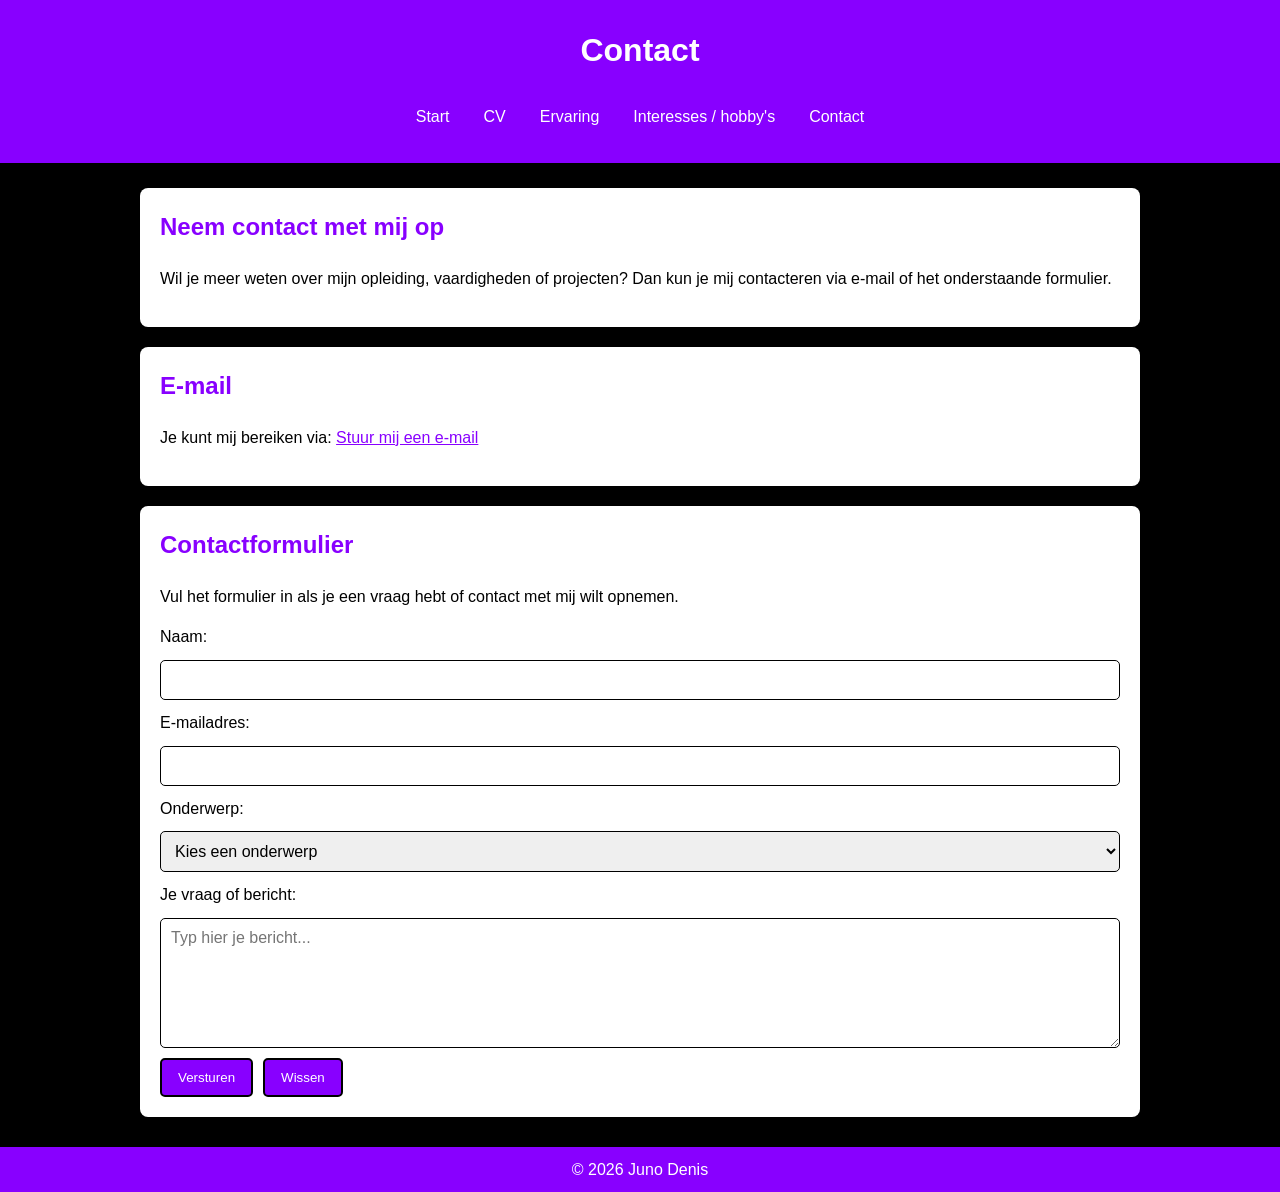
==== contact.html @ 7738c510 "end product set 1 project one" ====
<!DOCTYPE html>
<html lang="nl">
<head>
    <meta charset="UTF-8">
    <meta name="viewport" content="width=device-width, initial-scale=1.0">

    <title>Contact | Juno Denis</title>

    <link rel="stylesheet" href="style.css">
    <link rel="icon" href="favicon.ico">
</head>

<body>

    <header>
        <h1>Contact</h1>

        <nav>
            <a href="start.html">Start</a>
            <a href="cv.html">CV</a>
            <a href="ervaring.html">Ervaring</a>
            <a href="hobby-interesse.html">Interesses / hobby's</a>
            <a href="contact.html">Contact</a>
        </nav>
    </header>

    <main>
        <section>
            <h2>Neem contact met mij op</h2>

            <p>Wil je meer weten over mijn opleiding, vaardigheden of projecten? Dan kun je mij contacteren via e-mail of het onderstaande formulier.</p>
        </section>

        <section>
            <h2>E-mail</h2>

            <p>
                Je kunt mij bereiken via:
                <a href="mailto:juno.denis2008@gmail.com">Stuur mij een e-mail</a>
            </p>
        </section>

        <section>
            <h2>Contactformulier</h2>

            <p>Vul het formulier in als je een vraag hebt of contact met mij wilt opnemen.</p>

            <form action="https://formsubmit.app/f/5qtabd3g5n" method="POST">
                <input type="text" name="_gotcha" tabindex="-1"
                autocomplete="off" style="display:none">

                <label for="naam">Naam:</label>
                <input type="text" id="naam" name="naam" required>

                <label for="email">E-mailadres:</label>
                <input type="email" id="email" name="email" required>

                <label for="onderwerp">Onderwerp:</label>
                <select id="onderwerp" name="onderwerp" required>
                    <option value="">Kies een onderwerp</option>
                    <option value="opleiding">Opleiding</option>
                    <option value="project">Project</option>
                    <option value="werk">Werk of stage</option>
                    <option value="andere">Andere vraag</option>
                </select>

                <label for="bericht">Je vraag of bericht:</label>
                <textarea id="bericht" name="bericht" rows="6"
                    placeholder="Typ hier je bericht..."
                    required></textarea>

                <div class="form-knoppen">
                    <button type="submit">Versturen</button>
                    <button type="reset">Wissen</button>
                </div>

            </form>
        </section>
    </main>

    <footer>
        <p>&copy; 2026 Juno Denis</p>
    </footer>

</body>
</html>
---- style.css ----
/* Algemene instellingen voor de volledige website */
body {
    font-family: Arial, sans-serif;
    margin: 0;
    padding: 0;
    background-color: #000;
    color: #fff;
    line-height: 1.6;
}

/* Bovenkant van de pagina */
header {
    background-color: #80f;
    color: #fff;
    text-align: center;
    padding: 25px 15px;
}

/* Hoofdtitels */
h1 {
    margin-top: 0;
    margin-bottom: 20px;
}

h2 {
    color: #80f;
    margin-top: 0;
}

h3 {
    color: #80f;
}

/* Navigatiemenu */
nav {
    display: flex;
    justify-content: center;
    flex-wrap: wrap;
    gap: 10px;
}

nav a {
    color: #fff;
    text-decoration: none;
    padding: 8px 12px;
    border-radius: 5px;
}

nav a:hover {
    background-color: #000;
}

/* Inhoud van de pagina */
main {
    max-width: 1000px;
    margin: 25px auto;
    padding: 0 20px;
}

section {
    background-color: #fff;
    color: #000;
    padding: 20px;
    margin-bottom: 20px;
    border-radius: 8px;
}

/* Paragrafen en links */
p {
    margin-bottom: 15px;
}

a {
    color: #80f;
}

a:hover {
    text-decoration: underline;
}

/* Profielfoto op de startpagina */
.profielfoto {
    width: 200px;
    max-width: 100%;
    height: auto;
    border-radius: 10px;
}

/* Lijsten */
ul {
    padding-left: 25px;
}

/* Tabellen */
table {
    width: 100%;
    border-collapse: collapse;
    margin: 20px 0;
    background-color: #fff;
    color: #000;
}

caption {
    font-weight: bold;
    padding: 10px;
    color: #80f;
}

th,
td {
    border: 1px solid #000;
    padding: 10px;
    text-align: left;
}

th {
    background-color: #80f;
    color: #fff;
}

/* Contactformulier */
form {
    display: flex;
    flex-direction: column;
    gap: 10px;
}

input,
select,
textarea {
    font-family: inherit;
    font-size: 1rem;
    padding: 10px;
    border: 1px solid #000;
    border-radius: 5px;
    box-sizing: border-box;
    width: 100%;
}

textarea {
    resize: vertical;
}

.form-knoppen {
    display: flex;
    flex-wrap: wrap;
    gap: 10px;
}

button {
    background-color: #80f;
    color: #fff;
    border: 2px solid #000;
    padding: 10px 16px;
    border-radius: 5px;
    cursor: pointer;
}

button:hover {
    background-color: #000;
    color: #fff;
}

/* Project dat nog in aanbouw is */
.project-banner {
    padding: 15px;
    margin: 20px 0;
    border: 2px dashed #80f;
    border-radius: 8px;
    text-align: center;
    background-color: #f2f2f2;
    color: #000;
}

/* Voet van de pagina */
footer {
    background-color: #80f;
    color: #fff;
    text-align: center;
    padding: 10px;
    margin-top: 30px;
}

footer p {
    margin: 0;
}

/* Aanpassing voor kleinere schermen */
@media (max-width: 600px) {
    main {
        padding: 0 12px;
    }

    section {
        padding: 15px;
    }

    nav {
        gap: 5px;
    }
}
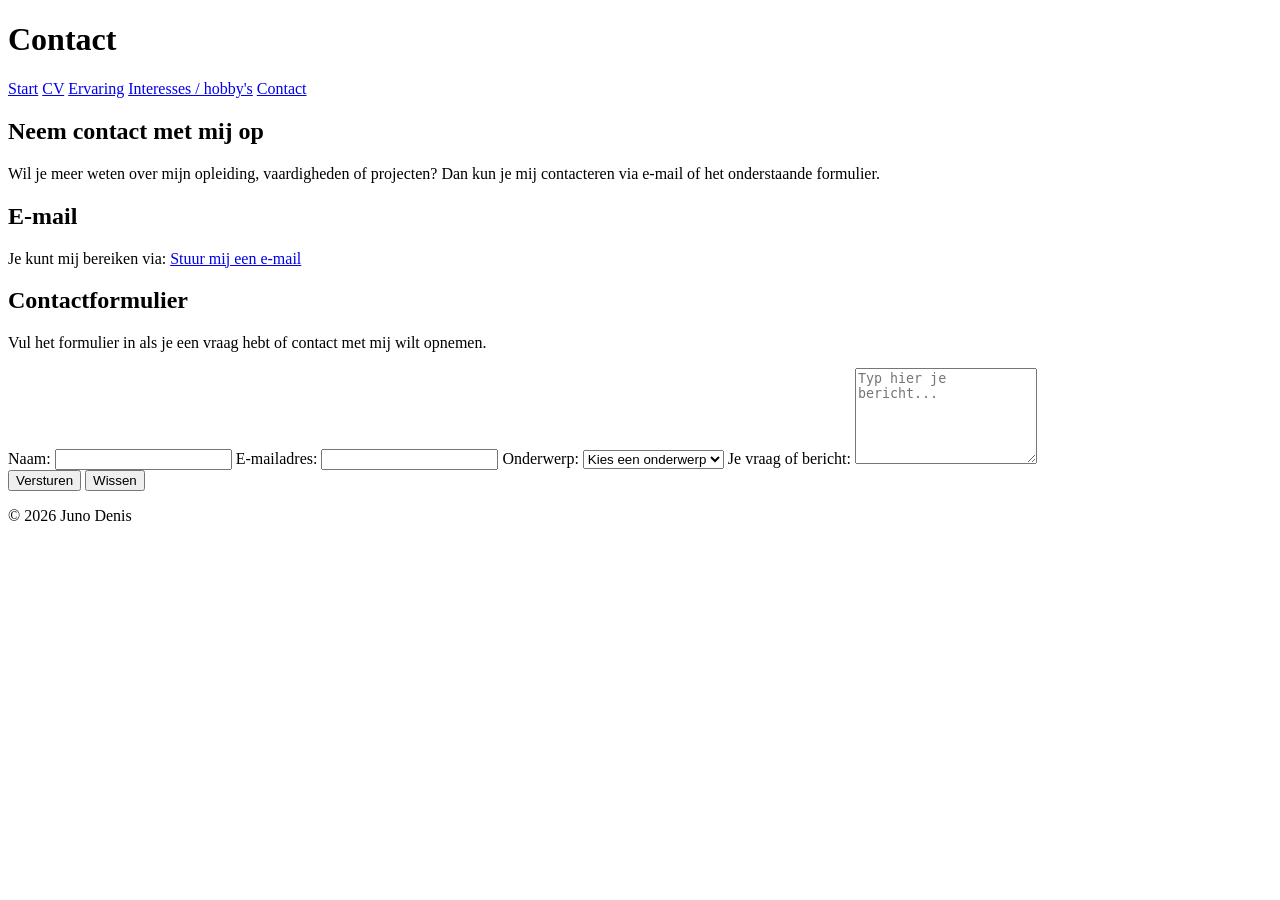
==== commit 3b72bf3e: "files done till ervaring" ====
--- a/contact.html
+++ b/contact.html
@@ -7,7 +7,7 @@
 
     <title>Contact | Juno Denis</title>
 
-    <link rel="stylesheet" href="style.css">
+    <link rel="stylesheet" href="css/style.css">
     <link rel="icon" href="favicon.ico">
 </head>
 
@@ -17,7 +17,7 @@
         <h1>Contact</h1>
 
         <nav>
-            <a href="start.html">Start</a>
+            <a href="index.html">Start</a>
             <a href="cv.html">CV</a>
             <a href="ervaring.html">Ervaring</a>
             <a href="hobby-interesse.html">Interesses / hobby's</a>
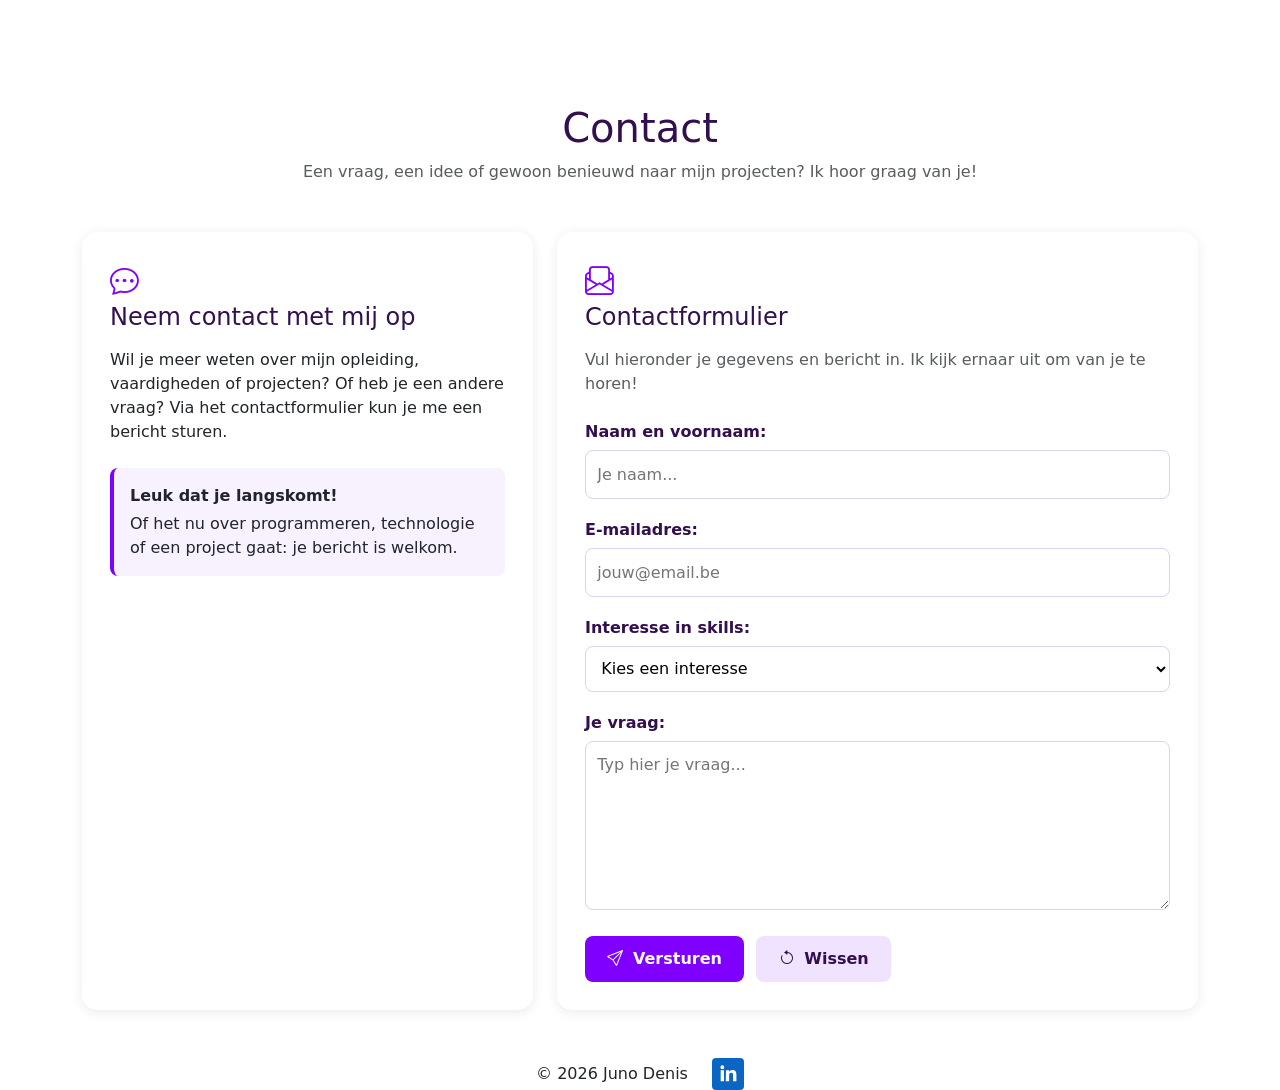
==== commit 6f8346f1: "test commit" ====
--- a/contact.html
+++ b/contact.html
@@ -7,81 +7,373 @@
 
     <title>Contact | Juno Denis</title>
 
+    <link href="https://cdn.jsdelivr.net/npm/bootstrap@5.3.3/dist/css/bootstrap.min.css"
+          rel="stylesheet">
+
+    <link rel="stylesheet"
+          href="https://cdn.jsdelivr.net/npm/bootstrap-icons@1.11.3/font/bootstrap-icons.min.css">
+
     <link rel="stylesheet" href="css/style.css">
-    <link rel="icon" href="favicon.ico">
+    <link rel="icon" href="images/favicon.ico">
+
+    <style>
+        .contact-intro h1 {
+            color: #32104F;
+        }
+
+        .contact-intro {
+            max-width: 700px;
+            margin: 0 auto;
+        }
+
+        .contact-card {
+            height: 100%;
+            border: none;
+            border-radius: 15px;
+            box-shadow: 0 0.15rem 0.7rem rgba(50, 16, 79, 0.09);
+        }
+
+        .contact-card .card-body {
+            padding: 1.75rem;
+        }
+
+        .contact-icon {
+            color: #8000FF;
+            font-size: 1.8rem;
+            margin-bottom: 0.75rem;
+        }
+
+        .contact-card h2 {
+            color: #32104F;
+        }
+
+        .contact-form label {
+            display: block;
+            font-weight: 600;
+            margin-bottom: 0.4rem;
+            color: #32104F;
+        }
+
+        .contact-form input,
+        .contact-form select,
+        .contact-form textarea {
+            width: 100%;
+            padding: 0.7rem;
+            margin-bottom: 1.2rem;
+            border: 1px solid #ded2eb;
+            border-radius: 8px;
+            background-color: #fff;
+            font: inherit;
+        }
+
+        .contact-form input:focus,
+        .contact-form select:focus,
+        .contact-form textarea:focus {
+            outline: none;
+            border-color: #8000FF;
+            box-shadow: 0 0 0 0.2rem rgba(128, 0, 255, 0.12);
+        }
+
+        .contact-form textarea {
+            resize: vertical;
+        }
+
+        .form-knoppen {
+            display: flex;
+            gap: 0.75rem;
+            flex-wrap: wrap;
+        }
+
+        .form-knoppen button {
+            border: none;
+            border-radius: 8px;
+            padding: 0.7rem 1.4rem;
+            font: inherit;
+            font-weight: 600;
+            cursor: pointer;
+            transition: background-color 0.2s ease,
+                        transform 0.2s ease;
+        }
+
+        .btn-send {
+            background-color: #8000FF;
+            color: white;
+        }
+
+        .btn-send:hover {
+            background-color: #6500cc;
+            transform: translateY(-2px);
+        }
+
+        .btn-reset {
+            background-color: #f0e3ff;
+            color: #32104F;
+        }
+
+        .btn-reset:hover {
+            background-color: #e2ccfa;
+            transform: translateY(-2px);
+        }
+
+        .contact-note {
+            background-color: #f8f1ff;
+            border-left: 4px solid #8000FF;
+            border-radius: 8px;
+            padding: 1rem;
+        }
+    </style>
 </head>
 
 <body>
 
+    <!-- Navigatie -->
     <header>
-        <h1>Contact</h1>
-
-        <nav>
-            <a href="index.html">Start</a>
-            <a href="cv.html">CV</a>
-            <a href="ervaring.html">Ervaring</a>
-            <a href="hobby-interesse.html">Interesses / hobby's</a>
-            <a href="contact.html">Contact</a>
+        <nav class="navbar navbar-expand-lg navbar-dark circus-navbar">
+            <div class="container">
+
+                <a class="navbar-brand d-flex align-items-center gap-2"
+                   href="index.html">
+
+                    <span class="brand-icon">
+                        <i class="bi bi-code-slash" aria-hidden="true"></i>
+                    </span>
+
+                    <span class="brand-text">
+                        <strong>JUNO DENIS</strong>
+                        <small>PORTFOLIO · PROGRAMMEREN</small>
+                    </span>
+                </a>
+
+                <button class="navbar-toggler" type="button"
+                        data-bs-toggle="collapse"
+                        data-bs-target="#mainNavbar"
+                        aria-controls="mainNavbar"
+                        aria-expanded="false"
+                        aria-label="Menu openen of sluiten">
+
+                    <span class="navbar-toggler-icon"></span>
+                </button>
+
+                <div class="collapse navbar-collapse" id="mainNavbar">
+                    <ul class="navbar-nav ms-auto">
+
+                        <li class="nav-item">
+                            <a class="nav-link" href="index.html">Start</a>
+                        </li>
+
+                        <li class="nav-item">
+                            <a class="nav-link" href="cv.html">CV</a>
+                        </li>
+
+                        <li class="nav-item">
+                            <a class="nav-link" href="ervaring.html">Ervaring</a>
+                        </li>
+
+                        <li class="nav-item">
+                            <a class="nav-link"
+                               href="hobby-interesse.html">Interesses / hobby's</a>
+                        </li>
+
+                        <li class="nav-item">
+                            <a class="nav-link active"
+                               aria-current="page"
+                               href="contact.html">Contact</a>
+                        </li>
+
+                    </ul>
+                </div>
+            </div>
         </nav>
     </header>
 
-    <main>
-        <section>
-            <h2>Neem contact met mij op</h2>
-
-            <p>Wil je meer weten over mijn opleiding, vaardigheden of projecten? Dan kun je mij contacteren via e-mail of het onderstaande formulier.</p>
-        </section>
-
-        <section>
-            <h2>E-mail</h2>
-
-            <p>
-                Je kunt mij bereiken via:
-                <a href="mailto:juno.denis2008@gmail.com">Stuur mij een e-mail</a>
+    <main class="container py-5">
+
+        <!-- Paginatitel -->
+        <div class="text-center mb-5 contact-intro">
+            <h1>Contact</h1>
+
+            <p class="text-muted">
+                Een vraag, een idee of gewoon benieuwd naar mijn projecten?
+                Ik hoor graag van je!
             </p>
-        </section>
-
-        <section>
-            <h2>Contactformulier</h2>
-
-            <p>Vul het formulier in als je een vraag hebt of contact met mij wilt opnemen.</p>
-
-            <form action="https://formsubmit.app/f/5qtabd3g5n" method="POST">
-                <input type="text" name="_gotcha" tabindex="-1"
-                autocomplete="off" style="display:none">
-
-                <label for="naam">Naam:</label>
-                <input type="text" id="naam" name="naam" required>
-
-                <label for="email">E-mailadres:</label>
-                <input type="email" id="email" name="email" required>
-
-                <label for="onderwerp">Onderwerp:</label>
-                <select id="onderwerp" name="onderwerp" required>
-                    <option value="">Kies een onderwerp</option>
-                    <option value="opleiding">Opleiding</option>
-                    <option value="project">Project</option>
-                    <option value="werk">Werk of stage</option>
-                    <option value="andere">Andere vraag</option>
-                </select>
-
-                <label for="bericht">Je vraag of bericht:</label>
-                <textarea id="bericht" name="bericht" rows="6"
-                    placeholder="Typ hier je bericht..."
-                    required></textarea>
-
-                <div class="form-knoppen">
-                    <button type="submit">Versturen</button>
-                    <button type="reset">Wissen</button>
-                </div>
-
-            </form>
-        </section>
+        </div>
+
+        <div class="row justify-content-center g-4">
+
+            <!-- Introductie -->
+            <div class="col-lg-5">
+                <div class="card contact-card">
+                    <div class="card-body">
+
+                        <i class="bi bi-chat-dots contact-icon"
+                           aria-hidden="true"></i>
+
+                        <h2 class="h4 mb-3">
+                            Neem contact met mij op
+                        </h2>
+
+                        <p>
+                            Wil je meer weten over mijn opleiding, vaardigheden
+                            of projecten? Of heb je een andere vraag?
+                            Via het contactformulier kun je me een bericht sturen.
+                        </p>
+
+                        <div class="contact-note mt-4">
+                            <strong>Leuk dat je langskomt!</strong>
+                            <p class="mb-0 mt-1">
+                                Of het nu over programmeren, technologie of
+                                een project gaat: je bericht is welkom.
+                            </p>
+                        </div>
+
+                    </div>
+                </div>
+            </div>
+
+            <!-- Contactformulier -->
+            <div class="col-lg-7">
+                <div class="card contact-card">
+                    <div class="card-body">
+
+                        <i class="bi bi-envelope-paper contact-icon"
+                           aria-hidden="true"></i>
+
+                        <h2 class="h4 mb-3">
+                            Contactformulier
+                        </h2>
+
+                        <p class="text-muted mb-4">
+                            Vul hieronder je gegevens en bericht in.
+                            Ik kijk ernaar uit om van je te horen!
+                        </p>
+
+                        <form class="contact-form"
+                              action="https://tm-statweb.be/forms.php"
+                              method="POST">
+
+                            <label for="naam">
+                                Naam en voornaam:
+                            </label>
+
+                            <input
+                                type="text"
+                                id="naam"
+                                name="naam"
+                                autocomplete="name"
+                                placeholder="Je naam..."
+                                required
+                            >
+
+                            <label for="email">
+                                E-mailadres:
+                            </label>
+
+                            <input
+                                type="email"
+                                id="email"
+                                name="email"
+                                autocomplete="email"
+                                placeholder="jouw@email.be"
+                                required
+                            >
+
+                            <label for="interesse">
+                                Interesse in skills:
+                            </label>
+
+                            <select id="interesse" name="interesse">
+                                <option value="">Kies een interesse</option>
+                                <option value="html-css">HTML en CSS</option>
+                                <option value="javascript">JavaScript</option>
+                                <option value="csharp">C#</option>
+                                <option value="databases">Databases en SQL</option>
+                                <option value="cybersecurity">Cybersecurity</option>
+                                <option value="andere">Andere</option>
+                            </select>
+
+                            <label for="vraag">
+                                Je vraag:
+                            </label>
+
+                            <textarea
+                                id="vraag"
+                                name="vraag"
+                                rows="6"
+                                placeholder="Typ hier je vraag..."
+                            ></textarea>
+
+                            <div class="form-knoppen">
+
+                                <button type="submit" class="btn-send">
+                                    <i class="bi bi-send me-1"
+                                       aria-hidden="true"></i>
+                                    Versturen
+                                </button>
+
+                                <button type="reset" class="btn-reset">
+                                    <i class="bi bi-arrow-counterclockwise me-1"
+                                       aria-hidden="true"></i>
+                                    Wissen
+                                </button>
+
+                            </div>
+
+                        </form>
+
+                    </div>
+                </div>
+            </div>
+
+        </div>
+
     </main>
 
-    <footer>
-        <p>&copy; 2026 Juno Denis</p>
+    <!-- Footer -->
+    <footer class="site-footer">
+        <div class="container">
+
+            <div class="row align-items-center justify-content-center">
+
+                <!-- Copyright -->
+                <div class="col-auto">
+                    <p class="mb-0">
+                        &copy; 2026 Juno Denis
+                    </p>
+                </div>
+
+                <!-- LinkedIn pictogram -->
+                <div class="col-auto">
+
+                    <a href="https://www.linkedin.com/in/juno-denis-677b60400/"
+                       target="_blank"
+                       rel="noopener noreferrer"
+                       class="linkedin-icon"
+                       aria-label="Bekijk mijn LinkedIn-profiel">
+
+                        <svg xmlns="http://www.w3.org/2000/svg"
+                             width="32"
+                             height="32"
+                             viewBox="0 0 24 24"
+                             aria-hidden="true">
+
+                            <rect width="24" height="24"
+                                  rx="3"
+                                  fill="#0A66C2"/>
+
+                            <path fill="#FFFFFF"
+                                  d="M6.5 9.2H9v8.3H6.5zM7.75 5.5a1.45 1.45 0 1 1 0 2.9 1.45 1.45 0 0 1 0-2.9M10.5 9.2h2.4v1.14h.04c.34-.65 1.15-1.34 2.37-1.34 2.53 0 3 1.66 3 3.82v4.68h-2.5v-4.15c0-.99-.02-2.27-1.38-2.27-1.39 0-1.6 1.08-1.6 2.2v4.22h-2.5z"/>
+
+                        </svg>
+
+                    </a>
+
+                </div>
+
+            </div>
+        </div>
     </footer>
+
+    <script src="https://cdn.jsdelivr.net/npm/bootstrap@5.3.3/dist/js/bootstrap.bundle.min.js"></script>
 
 </body>
 </html>
